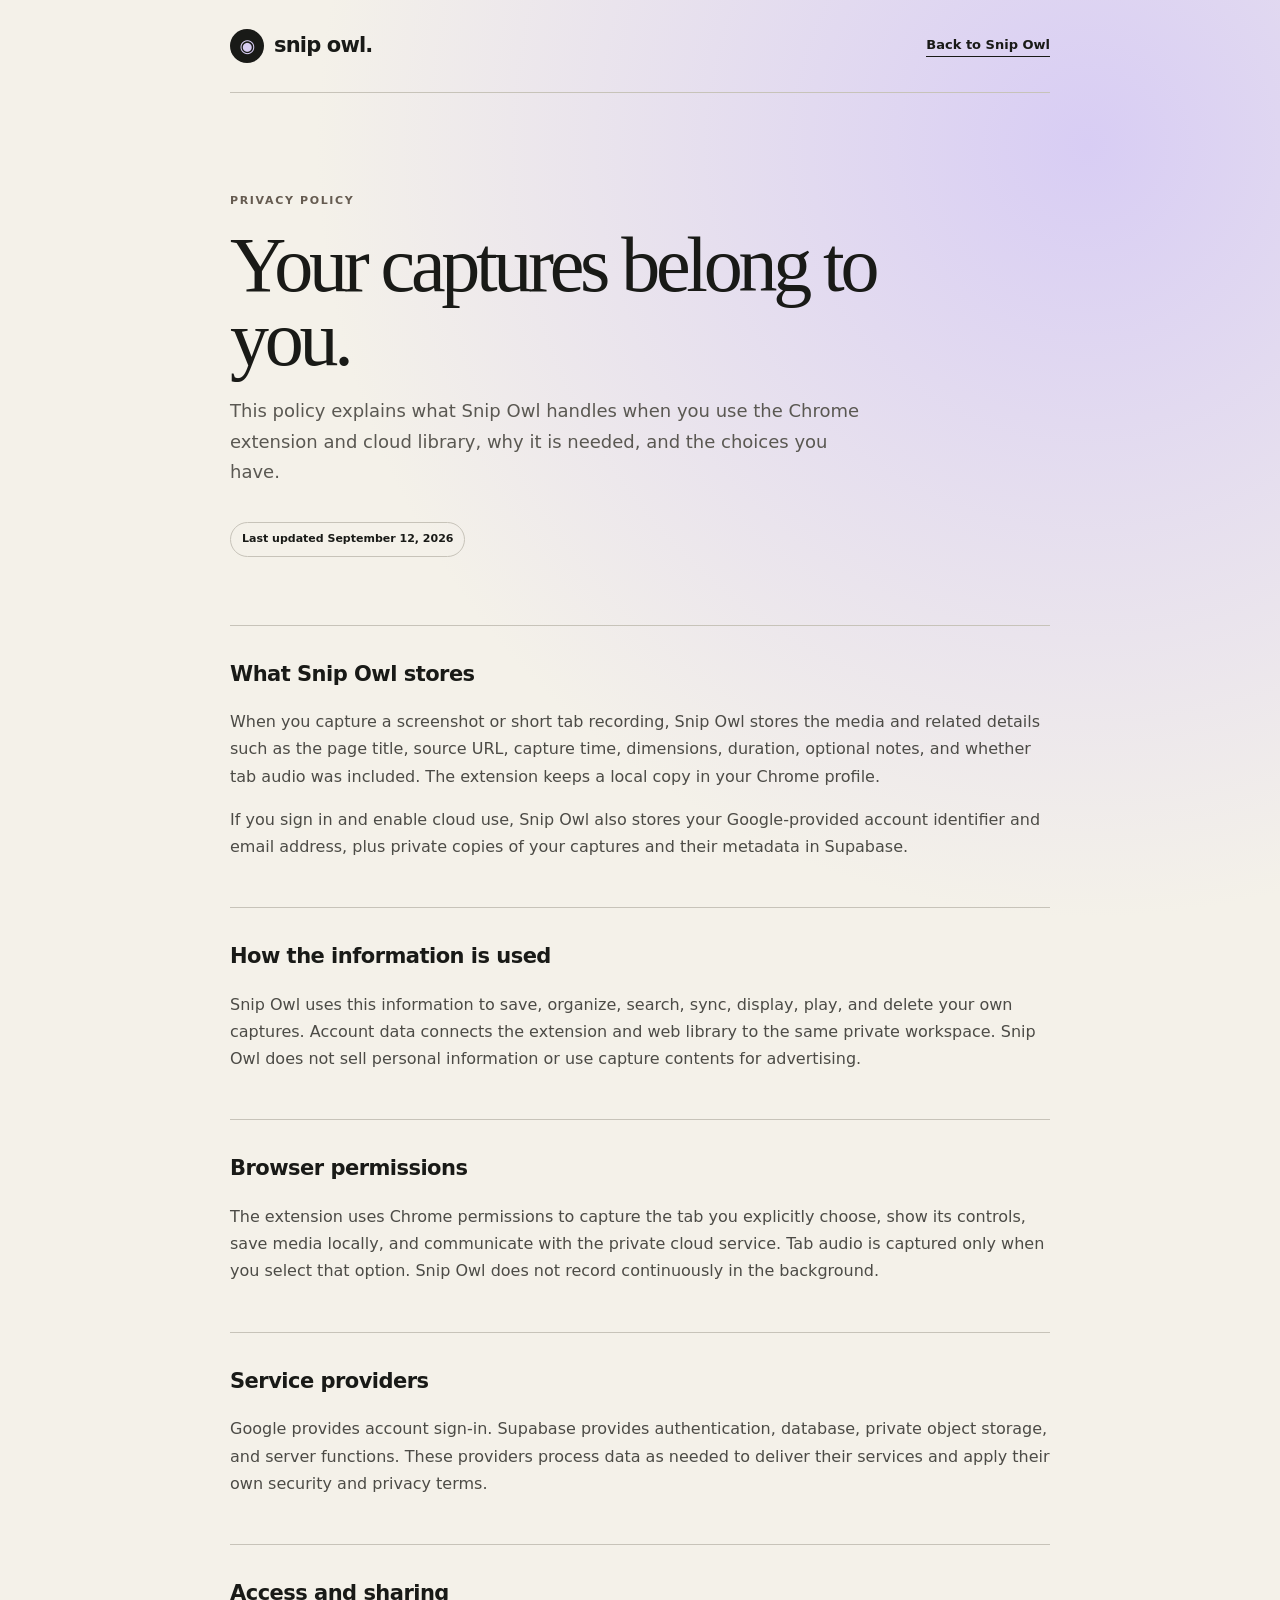
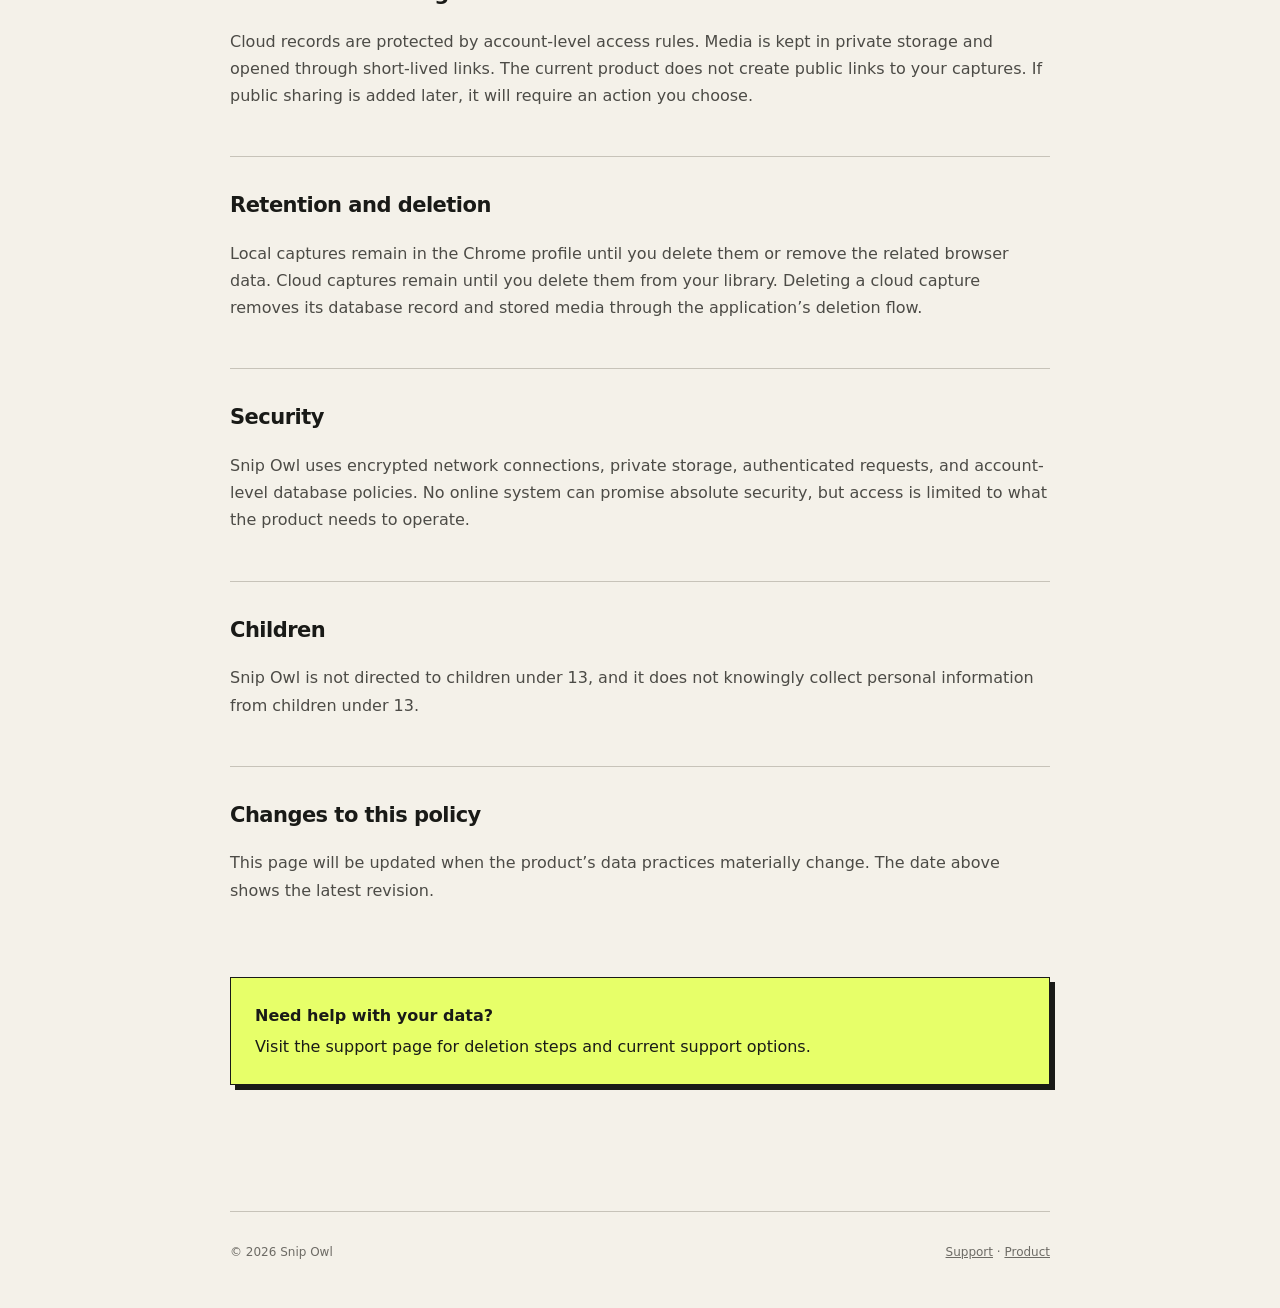
==== privacy.html @ c72584ed "Publish website from 37e030c" ====
<!doctype html><html lang="en"><head><meta charset="UTF-8"><meta name="viewport" content="width=device-width,initial-scale=1"><meta name="theme-color" content="#f4f1e9"><meta name="description" content="How Snip Owl collects, uses, stores, and protects account and capture data."><title>Privacy Policy — Snip Owl</title><link rel="stylesheet" href="./legal.css"></head><body><div class="shell"><header class="topbar"><a class="brand" href="./"><span class="mark">◉</span>snip owl.</a><a class="back" href="./">Back to Snip Owl</a></header><main><div class="hero"><span class="eyebrow">PRIVACY POLICY</span><h1>Your captures belong to you.</h1><p>This policy explains what Snip Owl handles when you use the Chrome extension and cloud library, why it is needed, and the choices you have.</p><span class="updated">Last updated September 12, 2026</span></div><div class="content"><section><h2>What Snip Owl stores</h2><p>When you capture a screenshot or short tab recording, Snip Owl stores the media and related details such as the page title, source URL, capture time, dimensions, duration, optional notes, and whether tab audio was included. The extension keeps a local copy in your Chrome profile.</p><p>If you sign in and enable cloud use, Snip Owl also stores your Google-provided account identifier and email address, plus private copies of your captures and their metadata in Supabase.</p></section><section><h2>How the information is used</h2><p>Snip Owl uses this information to save, organize, search, sync, display, play, and delete your own captures. Account data connects the extension and web library to the same private workspace. Snip Owl does not sell personal information or use capture contents for advertising.</p></section><section><h2>Browser permissions</h2><p>The extension uses Chrome permissions to capture the tab you explicitly choose, show its controls, save media locally, and communicate with the private cloud service. Tab audio is captured only when you select that option. Snip Owl does not record continuously in the background.</p></section><section><h2>Service providers</h2><p>Google provides account sign-in. Supabase provides authentication, database, private object storage, and server functions. These providers process data as needed to deliver their services and apply their own security and privacy terms.</p></section><section><h2>Access and sharing</h2><p>Cloud records are protected by account-level access rules. Media is kept in private storage and opened through short-lived links. The current product does not create public links to your captures. If public sharing is added later, it will require an action you choose.</p></section><section><h2>Retention and deletion</h2><p>Local captures remain in the Chrome profile until you delete them or remove the related browser data. Cloud captures remain until you delete them from your library. Deleting a cloud capture removes its database record and stored media through the application’s deletion flow.</p></section><section><h2>Security</h2><p>Snip Owl uses encrypted network connections, private storage, authenticated requests, and account-level database policies. No online system can promise absolute security, but access is limited to what the product needs to operate.</p></section><section><h2>Children</h2><p>Snip Owl is not directed to children under 13, and it does not knowingly collect personal information from children under 13.</p></section><section><h2>Changes to this policy</h2><p>This page will be updated when the product’s data practices materially change. The date above shows the latest revision.</p></section><div class="callout"><strong>Need help with your data?</strong>Visit the support page for deletion steps and current support options.</div></div></main><footer class="footer"><span>© 2026 Snip Owl</span><span><a href="./support.html">Support</a> · <a href="./">Product</a></span></footer></div></body></html>
---- legal.css ----
:root{font-family:Inter,ui-sans-serif,system-ui,-apple-system,BlinkMacSystemFont,"Segoe UI",sans-serif;color:#191a17;background:#f4f1e9;font-synthesis:none}*{box-sizing:border-box}body{margin:0;background:radial-gradient(circle at 85% 5%,#d8cdf4 0,transparent 26%),#f4f1e9;line-height:1.7}a{color:inherit}.shell{width:min(820px,calc(100% - 40px));margin:0 auto}.topbar{display:flex;align-items:center;justify-content:space-between;padding:28px 0;border-bottom:1px solid #c7c3b9}.brand{display:flex;align-items:center;gap:10px;text-decoration:none;font-size:21px;font-weight:800;letter-spacing:-.04em}.mark{display:grid;place-items:center;width:34px;height:34px;border-radius:50%;background:#191a17;color:#d8cdf4;font-size:18px}.back{font-size:13px;font-weight:700;text-decoration:none;border-bottom:1px solid}.hero{padding:92px 0 48px}.eyebrow{font-size:11px;font-weight:800;letter-spacing:.15em;color:#655b50}.hero h1{max-width:650px;margin:16px 0 20px;font-family:Georgia,serif;font-size:clamp(50px,8vw,78px);line-height:.95;letter-spacing:-.055em;font-weight:500}.hero p{max-width:650px;font-size:18px;color:#5a5852}.updated{display:inline-block;margin-top:16px;padding:7px 11px;border:1px solid #c7c3b9;border-radius:999px;font-size:11px;font-weight:700}.content{padding:20px 0 100px}.content section{padding:31px 0;border-top:1px solid #c7c3b9}.content h2{margin:0 0 10px;font-size:21px;letter-spacing:-.025em}.content p,.content li{color:#4c4b46}.content ul{padding-left:20px}.callout{margin:26px 0;padding:24px;border:1px solid #191a17;background:#e7ff69;box-shadow:5px 5px 0 #191a17}.callout strong{display:block;margin-bottom:4px}.footer{display:flex;justify-content:space-between;gap:20px;padding:30px 0 45px;border-top:1px solid #c7c3b9;font-size:12px;color:#6d6b65}@media(max-width:560px){.hero{padding-top:58px}.topbar{padding-top:20px}.back{font-size:11px}.footer{flex-direction:column}}
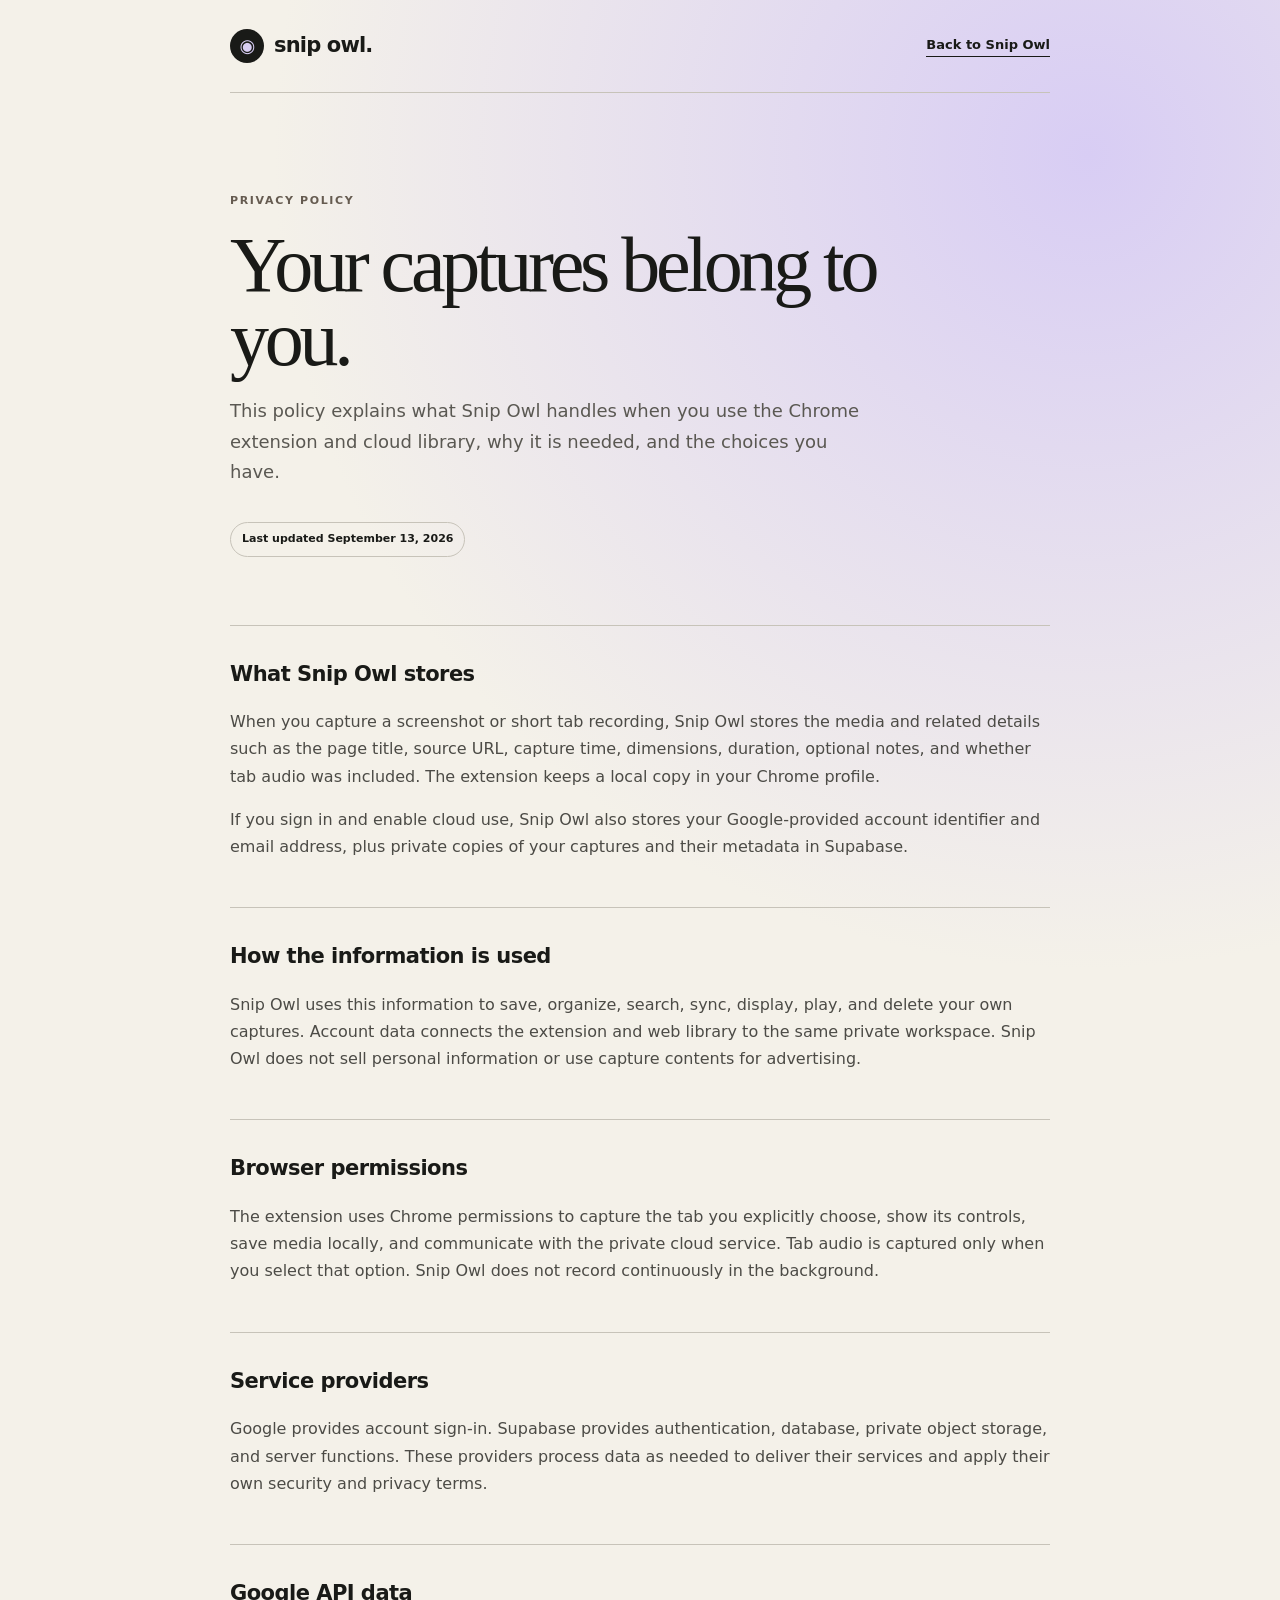
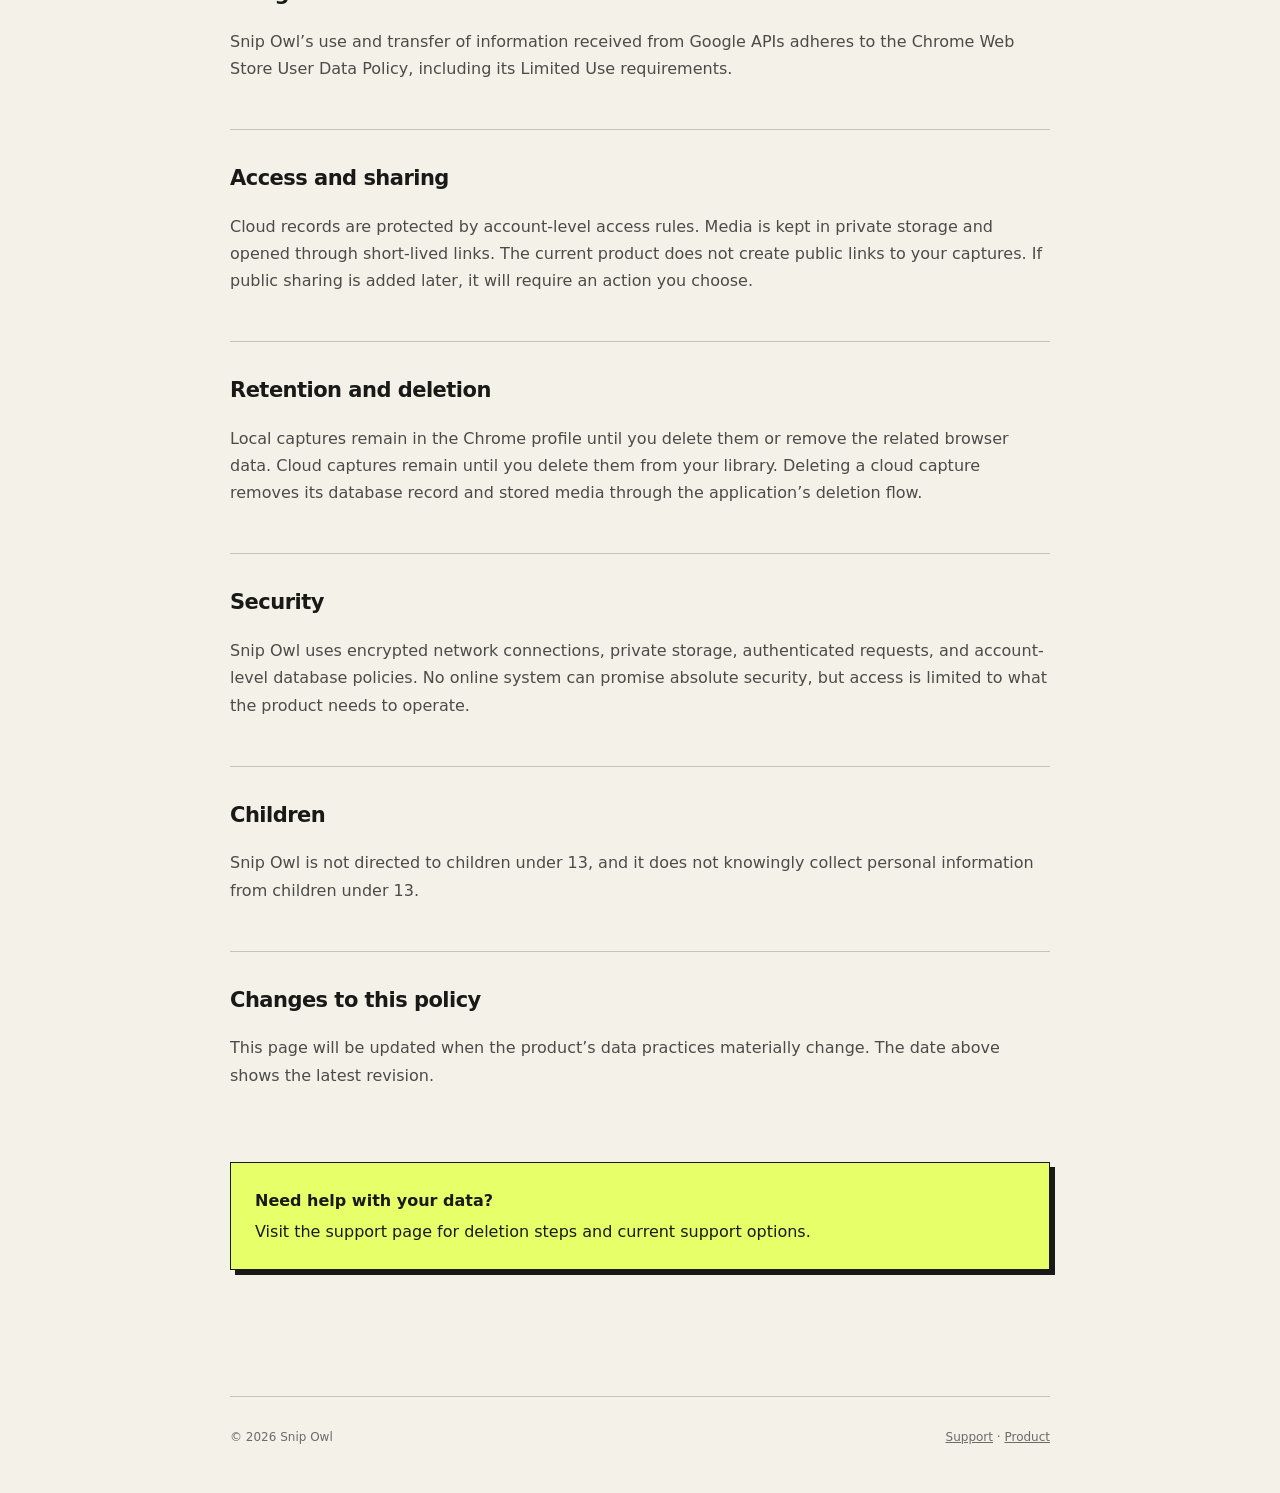
==== commit 88ee93e7: "Publish website from f91d7e6" ====
--- a/privacy.html
+++ b/privacy.html
@@ -1 +1 @@
-<!doctype html><html lang="en"><head><meta charset="UTF-8"><meta name="viewport" content="width=device-width,initial-scale=1"><meta name="theme-color" content="#f4f1e9"><meta name="description" content="How Snip Owl collects, uses, stores, and protects account and capture data."><title>Privacy Policy — Snip Owl</title><link rel="stylesheet" href="./legal.css"></head><body><div class="shell"><header class="topbar"><a class="brand" href="./"><span class="mark">◉</span>snip owl.</a><a class="back" href="./">Back to Snip Owl</a></header><main><div class="hero"><span class="eyebrow">PRIVACY POLICY</span><h1>Your captures belong to you.</h1><p>This policy explains what Snip Owl handles when you use the Chrome extension and cloud library, why it is needed, and the choices you have.</p><span class="updated">Last updated September 12, 2026</span></div><div class="content"><section><h2>What Snip Owl stores</h2><p>When you capture a screenshot or short tab recording, Snip Owl stores the media and related details such as the page title, source URL, capture time, dimensions, duration, optional notes, and whether tab audio was included. The extension keeps a local copy in your Chrome profile.</p><p>If you sign in and enable cloud use, Snip Owl also stores your Google-provided account identifier and email address, plus private copies of your captures and their metadata in Supabase.</p></section><section><h2>How the information is used</h2><p>Snip Owl uses this information to save, organize, search, sync, display, play, and delete your own captures. Account data connects the extension and web library to the same private workspace. Snip Owl does not sell personal information or use capture contents for advertising.</p></section><section><h2>Browser permissions</h2><p>The extension uses Chrome permissions to capture the tab you explicitly choose, show its controls, save media locally, and communicate with the private cloud service. Tab audio is captured only when you select that option. Snip Owl does not record continuously in the background.</p></section><section><h2>Service providers</h2><p>Google provides account sign-in. Supabase provides authentication, database, private object storage, and server functions. These providers process data as needed to deliver their services and apply their own security and privacy terms.</p></section><section><h2>Access and sharing</h2><p>Cloud records are protected by account-level access rules. Media is kept in private storage and opened through short-lived links. The current product does not create public links to your captures. If public sharing is added later, it will require an action you choose.</p></section><section><h2>Retention and deletion</h2><p>Local captures remain in the Chrome profile until you delete them or remove the related browser data. Cloud captures remain until you delete them from your library. Deleting a cloud capture removes its database record and stored media through the application’s deletion flow.</p></section><section><h2>Security</h2><p>Snip Owl uses encrypted network connections, private storage, authenticated requests, and account-level database policies. No online system can promise absolute security, but access is limited to what the product needs to operate.</p></section><section><h2>Children</h2><p>Snip Owl is not directed to children under 13, and it does not knowingly collect personal information from children under 13.</p></section><section><h2>Changes to this policy</h2><p>This page will be updated when the product’s data practices materially change. The date above shows the latest revision.</p></section><div class="callout"><strong>Need help with your data?</strong>Visit the support page for deletion steps and current support options.</div></div></main><footer class="footer"><span>© 2026 Snip Owl</span><span><a href="./support.html">Support</a> · <a href="./">Product</a></span></footer></div></body></html>
+<!doctype html><html lang="en"><head><meta charset="UTF-8"><meta name="viewport" content="width=device-width,initial-scale=1"><meta name="theme-color" content="#f4f1e9"><meta name="description" content="How Snip Owl collects, uses, stores, and protects account and capture data."><title>Privacy Policy — Snip Owl</title><link rel="stylesheet" href="./legal.css"></head><body><div class="shell"><header class="topbar"><a class="brand" href="./"><span class="mark">◉</span>snip owl.</a><a class="back" href="./">Back to Snip Owl</a></header><main><div class="hero"><span class="eyebrow">PRIVACY POLICY</span><h1>Your captures belong to you.</h1><p>This policy explains what Snip Owl handles when you use the Chrome extension and cloud library, why it is needed, and the choices you have.</p><span class="updated">Last updated September 13, 2026</span></div><div class="content"><section><h2>What Snip Owl stores</h2><p>When you capture a screenshot or short tab recording, Snip Owl stores the media and related details such as the page title, source URL, capture time, dimensions, duration, optional notes, and whether tab audio was included. The extension keeps a local copy in your Chrome profile.</p><p>If you sign in and enable cloud use, Snip Owl also stores your Google-provided account identifier and email address, plus private copies of your captures and their metadata in Supabase.</p></section><section><h2>How the information is used</h2><p>Snip Owl uses this information to save, organize, search, sync, display, play, and delete your own captures. Account data connects the extension and web library to the same private workspace. Snip Owl does not sell personal information or use capture contents for advertising.</p></section><section><h2>Browser permissions</h2><p>The extension uses Chrome permissions to capture the tab you explicitly choose, show its controls, save media locally, and communicate with the private cloud service. Tab audio is captured only when you select that option. Snip Owl does not record continuously in the background.</p></section><section><h2>Service providers</h2><p>Google provides account sign-in. Supabase provides authentication, database, private object storage, and server functions. These providers process data as needed to deliver their services and apply their own security and privacy terms.</p></section><section><h2>Google API data</h2><p>Snip Owl’s use and transfer of information received from Google APIs adheres to the Chrome Web Store User Data Policy, including its Limited Use requirements.</p></section><section><h2>Access and sharing</h2><p>Cloud records are protected by account-level access rules. Media is kept in private storage and opened through short-lived links. The current product does not create public links to your captures. If public sharing is added later, it will require an action you choose.</p></section><section><h2>Retention and deletion</h2><p>Local captures remain in the Chrome profile until you delete them or remove the related browser data. Cloud captures remain until you delete them from your library. Deleting a cloud capture removes its database record and stored media through the application’s deletion flow.</p></section><section><h2>Security</h2><p>Snip Owl uses encrypted network connections, private storage, authenticated requests, and account-level database policies. No online system can promise absolute security, but access is limited to what the product needs to operate.</p></section><section><h2>Children</h2><p>Snip Owl is not directed to children under 13, and it does not knowingly collect personal information from children under 13.</p></section><section><h2>Changes to this policy</h2><p>This page will be updated when the product’s data practices materially change. The date above shows the latest revision.</p></section><div class="callout"><strong>Need help with your data?</strong>Visit the support page for deletion steps and current support options.</div></div></main><footer class="footer"><span>© 2026 Snip Owl</span><span><a href="./support.html">Support</a> · <a href="./">Product</a></span></footer></div></body></html>
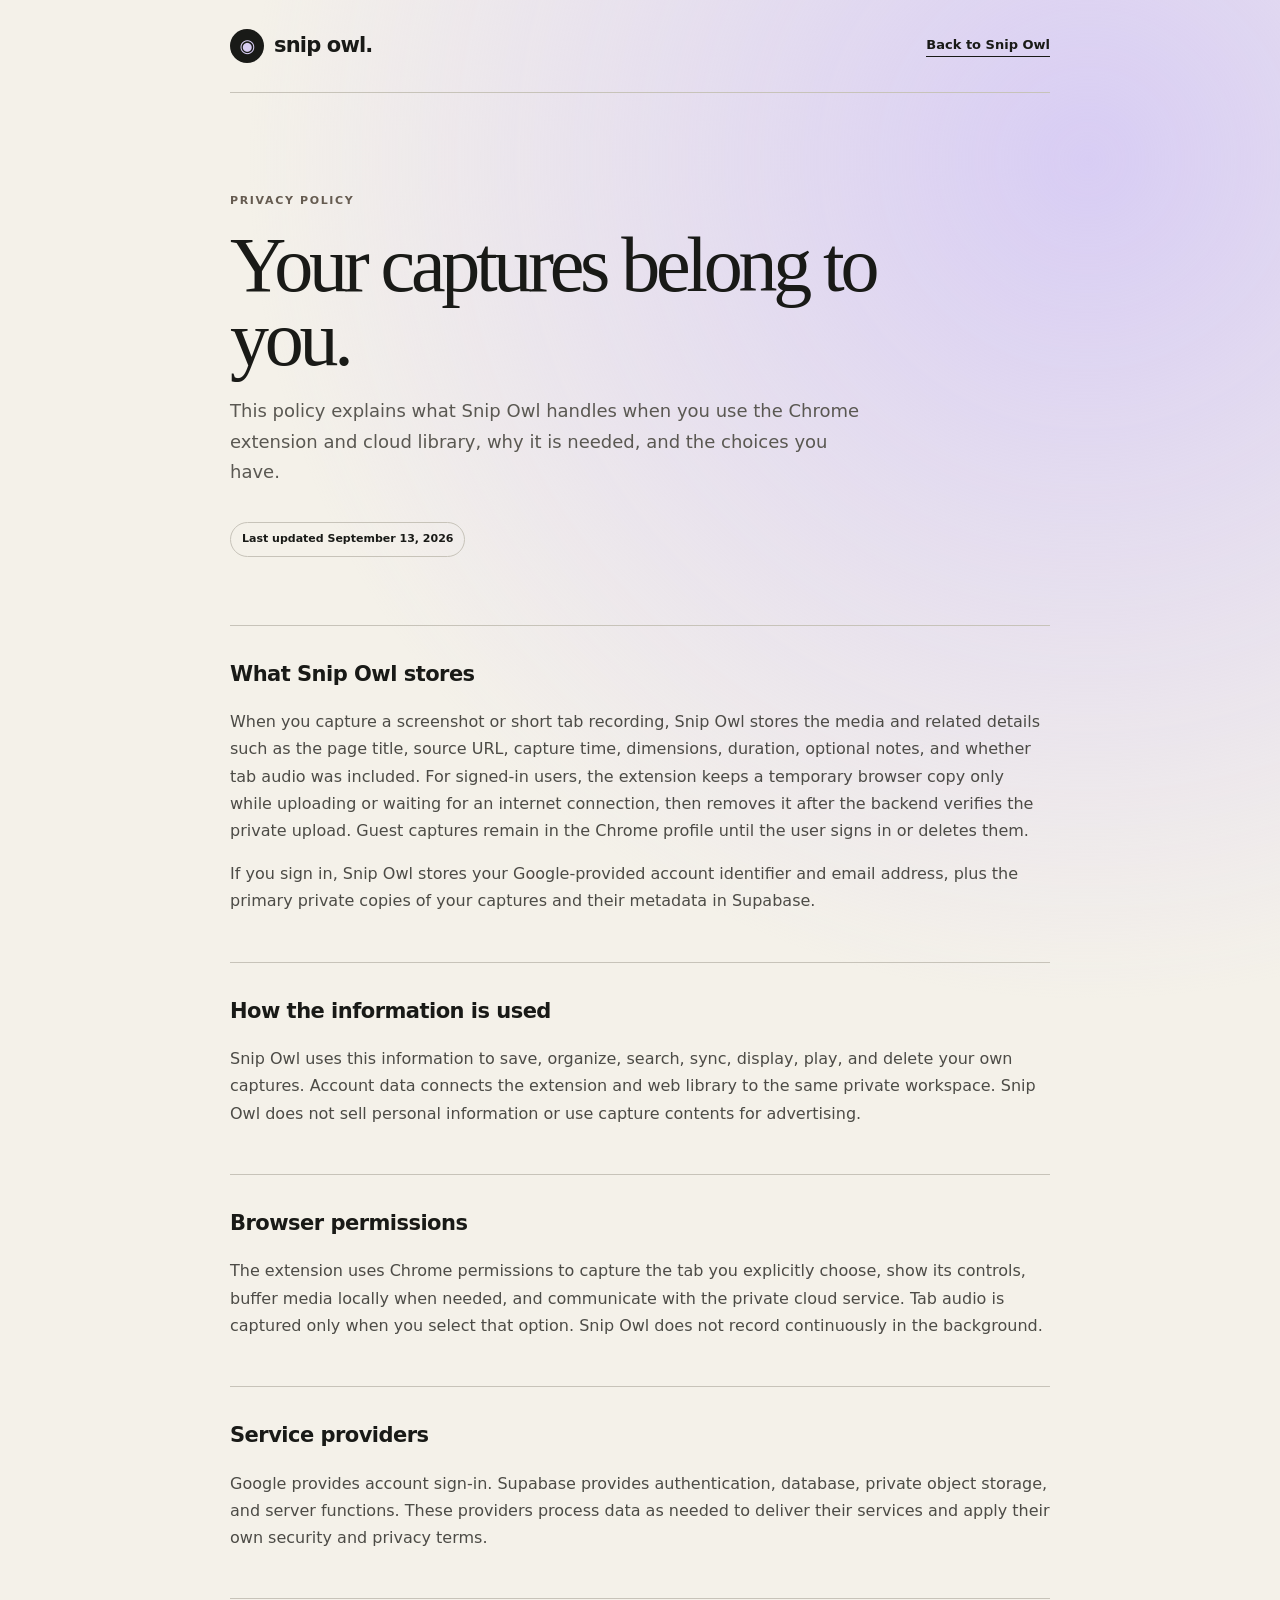
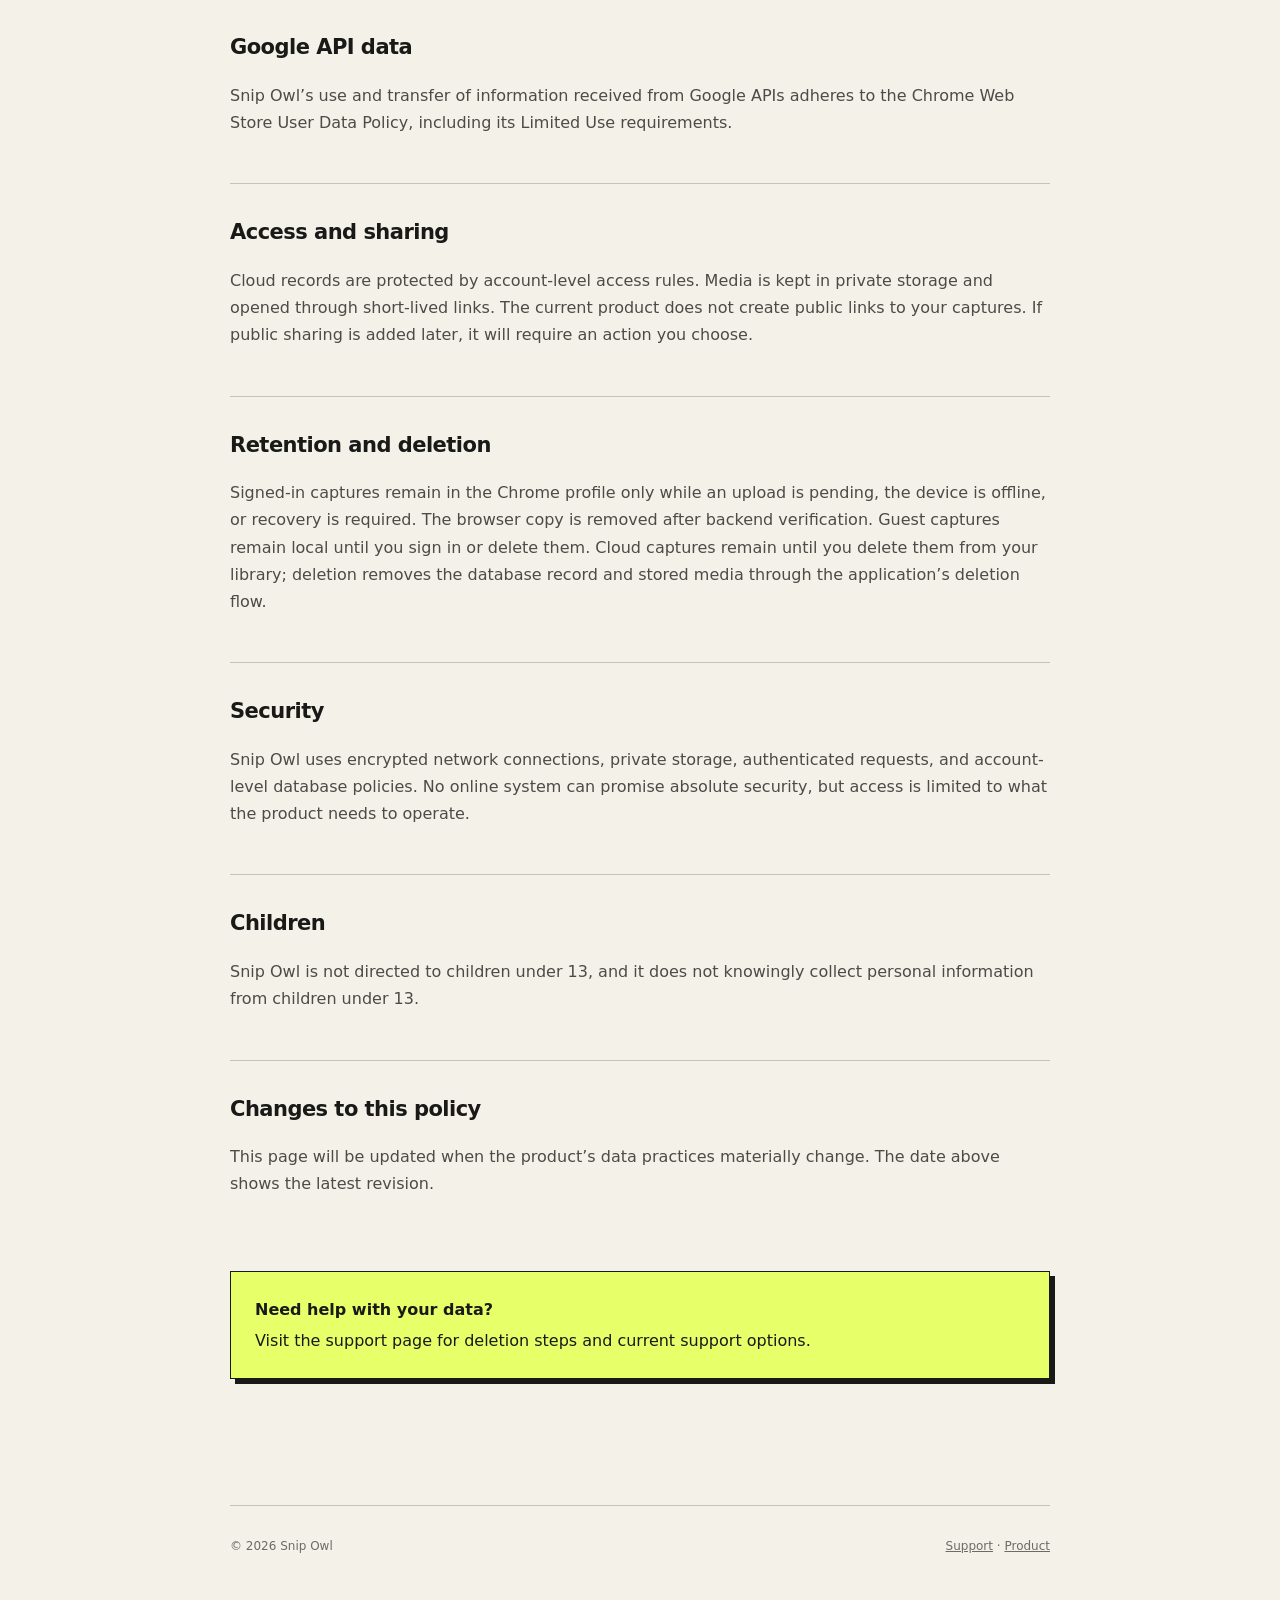
==== commit 68c63e0c: "Publish website from 0dc64bd" ====
--- a/privacy.html
+++ b/privacy.html
@@ -1 +1,2 @@
-<!doctype html><html lang="en"><head><meta charset="UTF-8"><meta name="viewport" content="width=device-width,initial-scale=1"><meta name="theme-color" content="#f4f1e9"><meta name="description" content="How Snip Owl collects, uses, stores, and protects account and capture data."><title>Privacy Policy — Snip Owl</title><link rel="stylesheet" href="./legal.css"></head><body><div class="shell"><header class="topbar"><a class="brand" href="./"><span class="mark">◉</span>snip owl.</a><a class="back" href="./">Back to Snip Owl</a></header><main><div class="hero"><span class="eyebrow">PRIVACY POLICY</span><h1>Your captures belong to you.</h1><p>This policy explains what Snip Owl handles when you use the Chrome extension and cloud library, why it is needed, and the choices you have.</p><span class="updated">Last updated September 13, 2026</span></div><div class="content"><section><h2>What Snip Owl stores</h2><p>When you capture a screenshot or short tab recording, Snip Owl stores the media and related details such as the page title, source URL, capture time, dimensions, duration, optional notes, and whether tab audio was included. The extension keeps a local copy in your Chrome profile.</p><p>If you sign in and enable cloud use, Snip Owl also stores your Google-provided account identifier and email address, plus private copies of your captures and their metadata in Supabase.</p></section><section><h2>How the information is used</h2><p>Snip Owl uses this information to save, organize, search, sync, display, play, and delete your own captures. Account data connects the extension and web library to the same private workspace. Snip Owl does not sell personal information or use capture contents for advertising.</p></section><section><h2>Browser permissions</h2><p>The extension uses Chrome permissions to capture the tab you explicitly choose, show its controls, save media locally, and communicate with the private cloud service. Tab audio is captured only when you select that option. Snip Owl does not record continuously in the background.</p></section><section><h2>Service providers</h2><p>Google provides account sign-in. Supabase provides authentication, database, private object storage, and server functions. These providers process data as needed to deliver their services and apply their own security and privacy terms.</p></section><section><h2>Google API data</h2><p>Snip Owl’s use and transfer of information received from Google APIs adheres to the Chrome Web Store User Data Policy, including its Limited Use requirements.</p></section><section><h2>Access and sharing</h2><p>Cloud records are protected by account-level access rules. Media is kept in private storage and opened through short-lived links. The current product does not create public links to your captures. If public sharing is added later, it will require an action you choose.</p></section><section><h2>Retention and deletion</h2><p>Local captures remain in the Chrome profile until you delete them or remove the related browser data. Cloud captures remain until you delete them from your library. Deleting a cloud capture removes its database record and stored media through the application’s deletion flow.</p></section><section><h2>Security</h2><p>Snip Owl uses encrypted network connections, private storage, authenticated requests, and account-level database policies. No online system can promise absolute security, but access is limited to what the product needs to operate.</p></section><section><h2>Children</h2><p>Snip Owl is not directed to children under 13, and it does not knowingly collect personal information from children under 13.</p></section><section><h2>Changes to this policy</h2><p>This page will be updated when the product’s data practices materially change. The date above shows the latest revision.</p></section><div class="callout"><strong>Need help with your data?</strong>Visit the support page for deletion steps and current support options.</div></div></main><footer class="footer"><span>© 2026 Snip Owl</span><span><a href="./support.html">Support</a> · <a href="./">Product</a></span></footer></div></body></html>
+<!doctype html><html lang="en"><head><meta charset="UTF-8"><meta name="viewport" content="width=device-width,initial-scale=1"><meta name="theme-color" content="#f4f1e9"><meta name="description" content="How Snip Owl collects, uses, stores, and protects account and capture data."><title>Privacy Policy — Snip Owl</title><link rel="stylesheet" href="./legal.css"></head><body><div class="shell"><header class="topbar"><a class="brand" href="./"><span class="mark">◉</span>snip owl.</a><a class="back" href="./">Back to Snip Owl</a></header><main><div class="hero"><span class="eyebrow">PRIVACY POLICY</span><h1>Your captures belong to you.</h1><p>This policy explains what Snip Owl handles when you use the Chrome extension and cloud library, why it is needed, and the choices you have.</p><span class="updated">Last updated September 13, 2026</span></div><div class="content"><section><h2>What Snip Owl stores</h2><p>When you capture a screenshot or short tab recording, Snip Owl stores the media and related details such as the page title, source URL, capture time, dimensions, duration, optional notes, and whether tab audio was included. For signed-in users, the extension keeps a temporary browser copy only while uploading or waiting for an internet connection, then removes it after the backend verifies the private upload. Guest captures remain in the Chrome profile until the user signs in or deletes them.</p><p>If you sign in, Snip Owl stores your Google-provided account identifier and email address, plus the primary private copies of your captures and their metadata in Supabase.</p></section><section><h2>How the information is used</h2><p>Snip Owl uses this information to save, organize, search, sync, display, play, and delete your own captures. Account data connects the extension and web library to the same private workspace. Snip Owl does not sell personal information or use capture contents for advertising.</p></section><section><h2>Browser permissions</h2><p>The extension uses Chrome permissions to capture the tab you explicitly choose, show its controls, buffer media locally when needed, and communicate with the private cloud service. Tab audio is captured only when you select that option. Snip Owl does not record continuously in the background.</p></section><section><h2>Service providers</h2><p>Google provides account sign-in. Supabase provides authentication, database, private object storage, and server functions. These providers process data as needed to deliver their services and apply their own security and privacy terms.</p></section><section><h2>Google API data</h2><p>Snip Owl’s use and transfer of information received from Google APIs adheres to the Chrome Web Store User Data Policy, including its Limited Use requirements.</p></section><section><h2>Access and sharing</h2><p>Cloud records are protected by account-level access rules. Media is kept in private storage and opened through short-lived links. The current product does not create public links to your captures. If public sharing is added later, it will require an action you choose.</p></section><section><h2>Retention and deletion</h2><p>Signed-in captures remain in the Chrome profile only while an upload is pending, the device is offline, or recovery is required. The browser copy is removed after backend verification. Guest captures remain local until you sign in or delete them. Cloud captures remain until you delete them from your library; deletion removes the database record and stored media through the application’s deletion flow.</p></section><section><h2>Security</h2><p>Snip Owl uses encrypted network connections, private storage, authenticated requests, and account-level database policies. No online system can promise absolute security, but access is limited to what the product needs to operate.</p></section><section><h2>Children</h2><p>Snip Owl is not directed to children under 13, and it does not knowingly collect personal information from children under 13.</p></section><section><h2>Changes to this policy</h2><p>This page will be updated when the product’s data practices materially change. The date above shows the latest revision.</p></section><div class="callout"><strong>Need help with your data?</strong>Visit the support page for deletion steps and current support options.</div></div></main><footer class="footer"><span>© 2026 Snip Owl</span><span><a href="./support.html">Support</a> · <a href="./">Product</a></span></footer></div></body></html>
+
